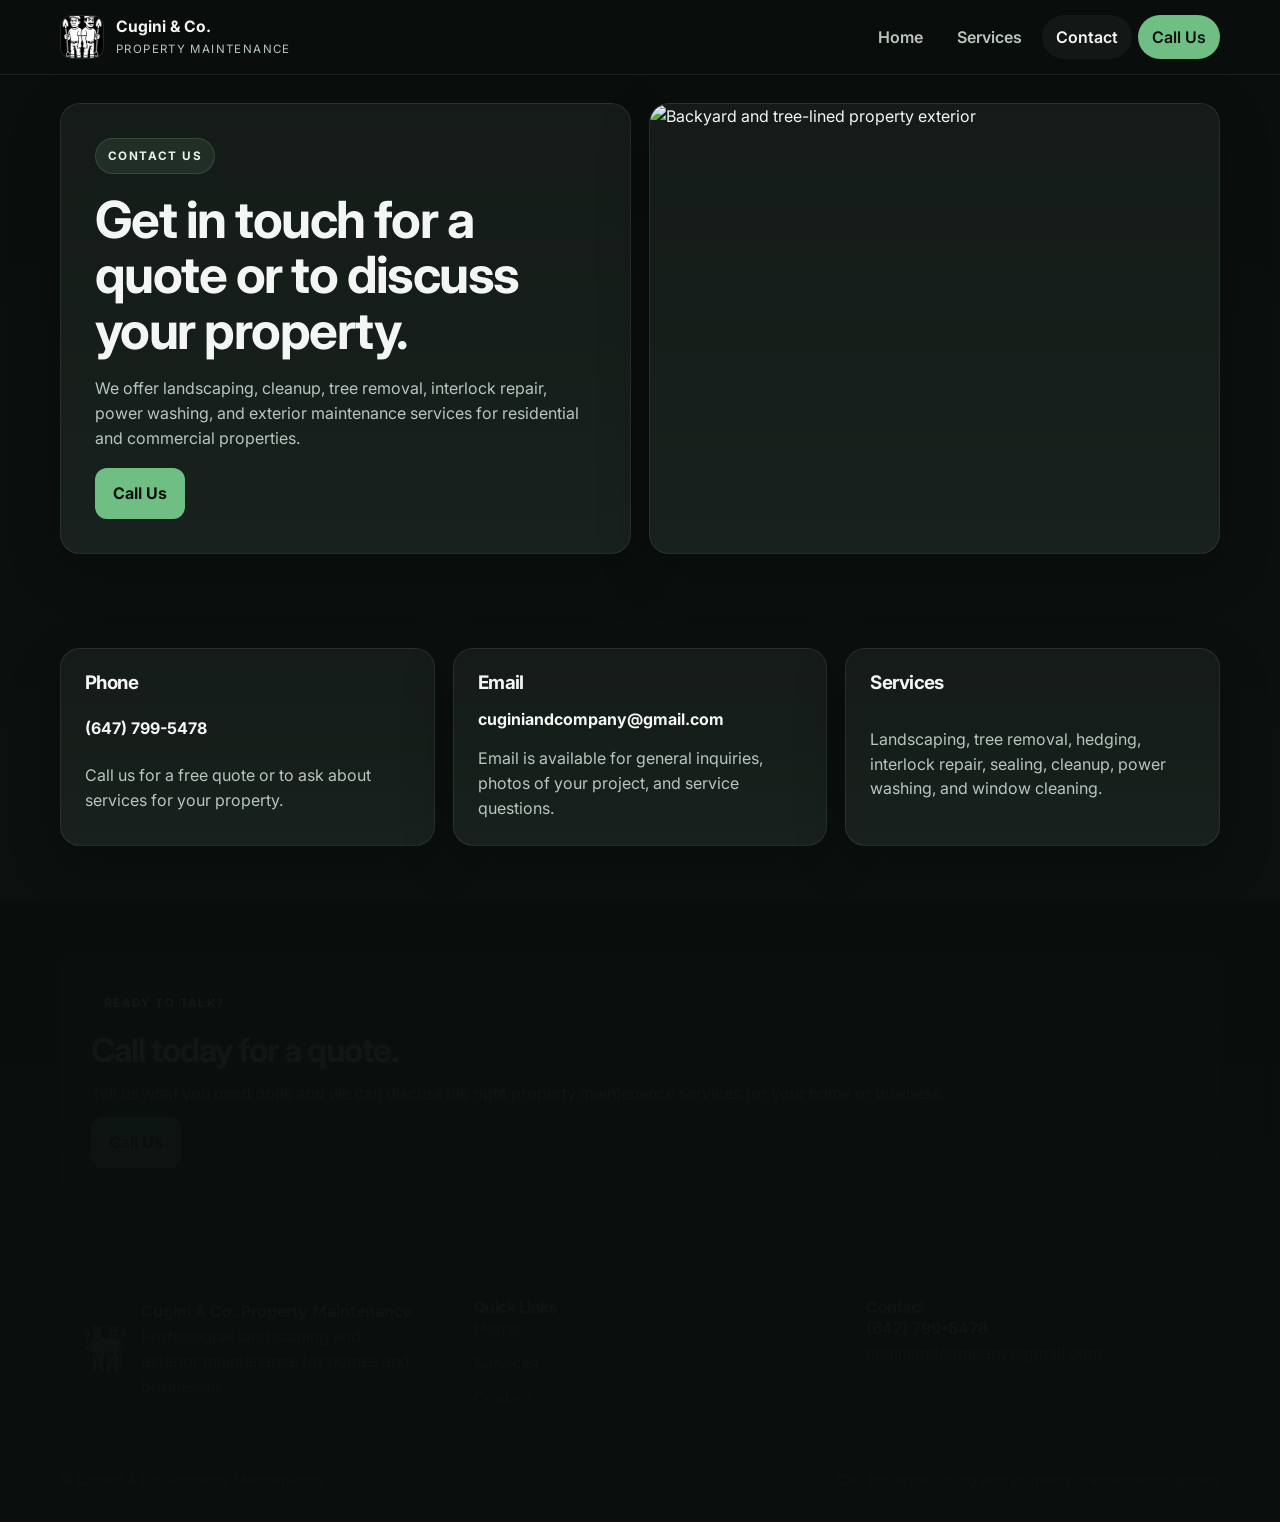
==== contact/index.html @ f64d1049 "Add files via upload" ====
<!DOCTYPE html>
<html lang="en">
<head>
  <meta charset="UTF-8">
  <meta name="viewport" content="width=device-width, initial-scale=1.0">
  <title>Cugini &amp; Co - Contact</title>
  <meta name="description" content="Contact Cugini &amp; Co. Property Maintenance for landscaping, tree removal, interlock repair, power washing, and seasonal property maintenance services.">
  <link rel="preconnect" href="https://fonts.googleapis.com">
  <link rel="preconnect" href="https://fonts.gstatic.com" crossorigin>
  <link href="https://fonts.googleapis.com/css2?family=Inter:wght@400;500;600;700;800&display=swap" rel="stylesheet">
  <link rel="stylesheet" href="../assets/styles.css">
</head>
<body>
  <div class="page-transition" aria-hidden="true"></div>
  <header class="site-header">
    <div class="container nav-wrap">
      <a class="brand" href="../">
        <span class="brand-mark"><img src="../assets/logo.jpg" alt="Cugini &amp; Co. logo"></span>
        <span class="brand-text"><strong>Cugini &amp; Co.</strong><span>Property Maintenance</span></span>
      </a>
      <button class="nav-toggle" aria-label="Open navigation"><span></span></button>
      <nav class="nav-links">
        <a href="../">Home</a>
        <a href="../services/">Services</a>
        <a class="active" href="../contact/">Contact</a>
        <a class="nav-cta" href="tel:16477995478">Call Us</a>
      </nav>
    </div>
  </header>

  <main>
    <section class="hero">
      <div class="container split-grid">
        <div class="hero-copy panel reveal">
          <span class="eyebrow">Contact Us</span>
          <h1 class="page-title">Get in touch for a quote or to discuss your property.</h1>
          <p class="lead">We offer landscaping, cleanup, tree removal, interlock repair, power washing, and exterior maintenance services for residential and commercial properties.</p>
          <div class="btn-row"><a class="btn btn-primary" href="tel:16477995478">Call Us</a></div>
        </div>
        <div class="hero-image panel reveal">
          <img src="https://plus.unsplash.com/premium_photo-1736194027680-bb88156ee144?q=80&w=1170&auto=format&fit=crop&ixlib=rb-4.1.0&ixid=M3wxMjA3fDB8MHxwaG90by1wYWdlfHx8fGVufDB8fHx8fA%3D%3D" alt="Backyard and tree-lined property exterior">
        </div>
      </div>
    </section>

    <section>
      <div class="container contact-grid">
        <div class="contact-box card reveal">
          <h3>Phone</h3>
          <p class="contact-line"><a href="tel:16477995478">(647) 799-5478</a></p>
          <p>Call us for a free quote or to ask about services for your property.</p>
        </div>
        <div class="contact-box card reveal">
          <h3>Email</h3>
          <p class="contact-line"><a href="mailto:cuginiandcompany@gmail.com">cuginiandcompany@gmail.com</a></p>
          <p>Email is available for general inquiries, photos of your project, and service questions.</p>
        </div>
        <div class="contact-box card reveal">
          <h3>Services</h3>
          <p>Landscaping, tree removal, hedging, interlock repair, sealing, cleanup, power washing, and window cleaning.</p>
        </div>
      </div>
    </section>

    <section>
      <div class="container quote-band cta-band reveal">
        <span class="eyebrow">Ready to talk?</span>
        <h2 class="section-title">Call today for a quote.</h2>
        <p>Tell us what you need done and we can discuss the right property maintenance services for your home or business.</p>
        <div class="btn-row"><a class="btn btn-primary" href="tel:16477995478">Call Us</a></div>
      </div>
    </section>
  </main>

  <footer class="site-footer">
    <div class="container footer-grid">
      <div class="footer-box footer-card">
        <div class="footer-brand">
          <span class="brand-mark"><img src="../assets/logo.jpg" alt="Cugini &amp; Co. logo"></span>
          <div><strong>Cugini &amp; Co. Property Maintenance</strong><p>Professional landscaping and exterior maintenance for homes and businesses.</p></div>
        </div>
      </div>
      <div class="footer-box footer-card">
        <h4>Quick Links</h4>
        <div class="footer-links"><a href="../">Home</a><a href="../services/">Services</a><a href="../contact/">Contact</a></div>
      </div>
      <div class="footer-box footer-card">
        <h4>Contact</h4>
        <p class="contact-line"><a href="tel:16477995478">(647) 799-5478</a></p>
        <p><a href="mailto:cuginiandcompany@gmail.com">cuginiandcompany@gmail.com</a></p>
      </div>
    </div>
    <div class="container footer-bottom">
      <span>© Cugini &amp; Co. Property Maintenance</span>
      <span>Call for landscaping and property maintenance quotes</span>
    </div>
  </footer>

  <script src="../assets/script.js"></script>
</body>
</html>
---- assets/styles.css ----
:root {
  --bg: #0b0f0d;
  --bg-2: #121816;
  --panel: #141b18;
  --panel-2: #18211d;
  --line: rgba(255,255,255,0.08);
  --line-2: rgba(140, 196, 156, 0.18);
  --text: #f3f6f4;
  --muted: #b8c6bd;
  --green: #8fd19e;
  --green-strong: #6fbe84;
  --accent: #203228;
  --shadow: 0 18px 50px rgba(0,0,0,0.28);
  --radius: 20px;
  --radius-sm: 14px;
  --max: 1160px;
}
* { box-sizing: border-box; }
html { scroll-behavior: smooth; }
body {
  margin: 0;
  font-family: Inter, ui-sans-serif, system-ui, -apple-system, BlinkMacSystemFont, "Segoe UI", sans-serif;
  color: var(--text);
  background: linear-gradient(180deg, #0a0f0d 0%, #0d1310 100%);
  line-height: 1.55;
  overflow-x: hidden;
}
a { color: inherit; text-decoration: none; }
img { max-width: 100%; display: block; }
p { margin: 0; color: var(--muted); }
h1,h2,h3,h4 { margin: 0; line-height: 1.08; letter-spacing: -0.03em; }
.container { width: min(calc(100% - 32px), var(--max)); margin: 0 auto; }
.page-transition {
  position: fixed; inset: 0; z-index: 9999; pointer-events: none;
  background: linear-gradient(180deg, rgba(10,15,13,.96), rgba(10,15,13,1));
  transform: translateY(100%);
}
body.transition-ready .page-transition { transition: transform .42s ease; }
body.page-enter .page-transition { transform: translateY(0); }
body.page-enter-active .page-transition { transform: translateY(100%); }
body.page-leave .page-transition { transform: translateY(0); }

.site-header {
  position: sticky; top: 0; z-index: 1000;
  background: rgba(10,15,13,.82);
  backdrop-filter: blur(14px);
  border-bottom: 1px solid var(--line);
}
.nav-wrap {
  min-height: 74px; display: flex; align-items: center; justify-content: space-between; gap: 18px;
}
.brand { display: flex; align-items: center; gap: 12px; min-width: 0; }
.brand-mark {
  width: 44px; height: 44px; border-radius: 12px; overflow: hidden; flex: 0 0 auto;
  border: 1px solid var(--line); background: #0f1512;
}
.brand-mark img { width: 100%; height: 100%; object-fit: cover; }
.brand-text { display: grid; gap: 1px; }
.brand-text strong { font-size: .98rem; }
.brand-text span { font-size: .72rem; color: var(--muted); text-transform: uppercase; letter-spacing: .12em; }
.nav-links { display: flex; align-items: center; gap: 6px; }
.nav-links a {
  padding: 10px 14px; border-radius: 999px; color: var(--muted); font-weight: 600; transition: .22s ease;
}
.nav-links a:hover, .nav-links a.active { background: rgba(255,255,255,.04); color: var(--text); }
.nav-links .nav-cta { background: var(--green-strong); color: #0a100d; }
.nav-links .nav-cta:hover { background: var(--green); }
.nav-toggle {
  display: none; width: 46px; height: 46px; border-radius: 12px; border: 1px solid var(--line);
  background: rgba(255,255,255,.03); position: relative; cursor: pointer;
}
.nav-toggle span, .nav-toggle::before, .nav-toggle::after {
  content: ""; position: absolute; left: 12px; right: 12px; height: 2px; background: var(--text); border-radius: 999px; transition: .22s ease;
}
.nav-toggle span { top: 22px; }
.nav-toggle::before { top: 15px; }
.nav-toggle::after { top: 29px; }
.nav-toggle.open span { opacity: 0; }
.nav-toggle.open::before { transform: translateY(7px) rotate(45deg); }
.nav-toggle.open::after { transform: translateY(-7px) rotate(-45deg); }

section { padding: 54px 0; }
.hero { padding: 28px 0 40px; }
.hero-grid, .split-grid, .services-grid, .stats-grid, .contact-grid, .footer-grid, .gallery-grid {
  display: grid; gap: 18px;
}
.hero-grid { grid-template-columns: 1.04fr .96fr; align-items: stretch; }
.split-grid { grid-template-columns: 1fr 1fr; }
.services-grid { grid-template-columns: repeat(3, minmax(0,1fr)); }
.stats-grid { grid-template-columns: repeat(3, minmax(0,1fr)); }
.gallery-grid { grid-template-columns: 1.15fr .85fr; }
.contact-grid, .footer-grid { grid-template-columns: repeat(3, minmax(0,1fr)); }

.panel, .card, .service-card, .image-card, .cta-band, .footer-card {
  background: linear-gradient(180deg, var(--panel) 0%, var(--panel-2) 100%);
  border: 1px solid var(--line); border-radius: var(--radius); box-shadow: var(--shadow);
}
.hero-copy { padding: 34px; display: grid; gap: 18px; }
.hero-image { min-height: 430px; overflow: hidden; position: relative; }
.hero-image img { width: 100%; height: 100%; object-fit: cover; }
.hero-badge {
  position: absolute; left: 18px; right: 18px; bottom: 18px;
  padding: 16px 18px; border-radius: 16px; background: rgba(14,20,17,.88); border: 1px solid rgba(255,255,255,.08);
}
.eyebrow {
  display: inline-block; width: fit-content; padding: 8px 12px; border-radius: 999px;
  background: rgba(143,209,158,.10); border: 1px solid var(--line-2);
  font-size: .73rem; font-weight: 700; color: #e6f4ea; text-transform: uppercase; letter-spacing: .12em;
}
.hero-title { font-size: clamp(2.2rem, 4.6vw, 4.1rem); max-width: 10ch; }
.page-title { font-size: clamp(2rem, 4vw, 3.5rem); }
.section-title { font-size: clamp(1.6rem, 2.6vw, 2.4rem); }
.lead { font-size: 1rem; max-width: 58ch; }
.btn-row { display: flex; flex-wrap: wrap; gap: 12px; }
.btn {
  display: inline-flex; align-items: center; justify-content: center; gap: 8px;
  padding: 13px 18px; border-radius: 12px; font-weight: 700; transition: .22s ease;
}
.btn-primary { background: var(--green-strong); color: #08100c; }
.btn-primary:hover { background: var(--green); transform: translateY(-1px); }
.btn-secondary { border: 1px solid var(--line-2); color: var(--text); background: rgba(255,255,255,.03); }
.btn-secondary:hover { background: rgba(255,255,255,.06); }

.stat-card, .info-card, .mini-card { padding: 18px; }
.stat-card strong, .mini-card strong, .info-card h3 { display: block; margin-bottom: 6px; font-size: 1rem; }
.story-copy { padding: 28px; display: grid; gap: 16px; }
.story-image, .image-card { overflow: hidden; min-height: 300px; }
.story-image img, .image-card img { width: 100%; height: 100%; object-fit: cover; }
.section-head { display: grid; gap: 12px; max-width: 740px; margin-bottom: 22px; }
.service-card { overflow: hidden; }
.service-card img { width: 100%; height: 185px; object-fit: cover; }
.service-content { padding: 18px; display: grid; gap: 10px; }
.service-list { display: grid; gap: 14px; }
.service-item { padding: 22px; }
.service-item h3 { margin-bottom: 8px; font-size: 1.2rem; }
.bullets { display: grid; gap: 10px; }
.bullets li { color: var(--muted); }
.compact-grid { display: grid; gap: 14px; grid-template-columns: repeat(2, minmax(0,1fr)); }
.quote-band { padding: 30px; display: grid; gap: 12px; }
.footer-grid { align-items: start; }
.site-footer { padding: 24px 0 30px; border-top: 1px solid var(--line); background: #0a0f0d; }
.footer-box { padding: 20px; }
.footer-brand { display: flex; gap: 12px; align-items: center; }
.footer-brand .brand-mark { width: 48px; height: 48px; }
.footer-links { display: grid; gap: 10px; }
.footer-links a { color: var(--muted); }
.footer-links a:hover { color: var(--text); }
.footer-bottom { display: flex; justify-content: space-between; gap: 12px; margin-top: 18px; padding-top: 18px; border-top: 1px solid var(--line); color: var(--muted); font-size: .92rem; }
.reveal { opacity: 0; transform: translateY(18px); transition: opacity .6s ease, transform .6s ease; }
.reveal.in-view { opacity: 1; transform: none; }
.small-note { font-size: .94rem; }
.contact-box { padding: 24px; display: grid; gap: 14px; }
.contact-line { color: var(--text); font-weight: 700; }
.gallery-stack { display: grid; gap: 18px; }
.hero-copy.panel, .story-copy.panel, .service-item.card, .stat-card.card, .info-card.card, .quote-band.cta-band, .contact-box.card, .footer-box.footer-card { box-shadow: var(--shadow); }

@media (max-width: 980px) {
  .hero-grid, .split-grid, .gallery-grid, .contact-grid, .footer-grid, .services-grid, .stats-grid, .compact-grid { grid-template-columns: 1fr; }
  .hero-image { min-height: 320px; }
  .service-card img { height: 200px; }
  .nav-toggle { display: block; }
  .nav-links {
    position: absolute; top: calc(100% + 10px); left: 16px; right: 16px; display: none; flex-direction: column; align-items: stretch;
    padding: 12px; border: 1px solid var(--line); background: rgba(10,15,13,.98); border-radius: 16px; box-shadow: var(--shadow);
  }
  .nav-links.show { display: flex; }
  .nav-links a { padding: 12px 14px; }
}
@media (max-width: 720px) {
  section { padding: 42px 0; }
  .hero-copy, .story-copy, .quote-band, .contact-box { padding: 22px; }
  .hero-title { max-width: none; }
  .footer-bottom { flex-direction: column; }
  .container { width: min(calc(100% - 24px), var(--max)); }
}
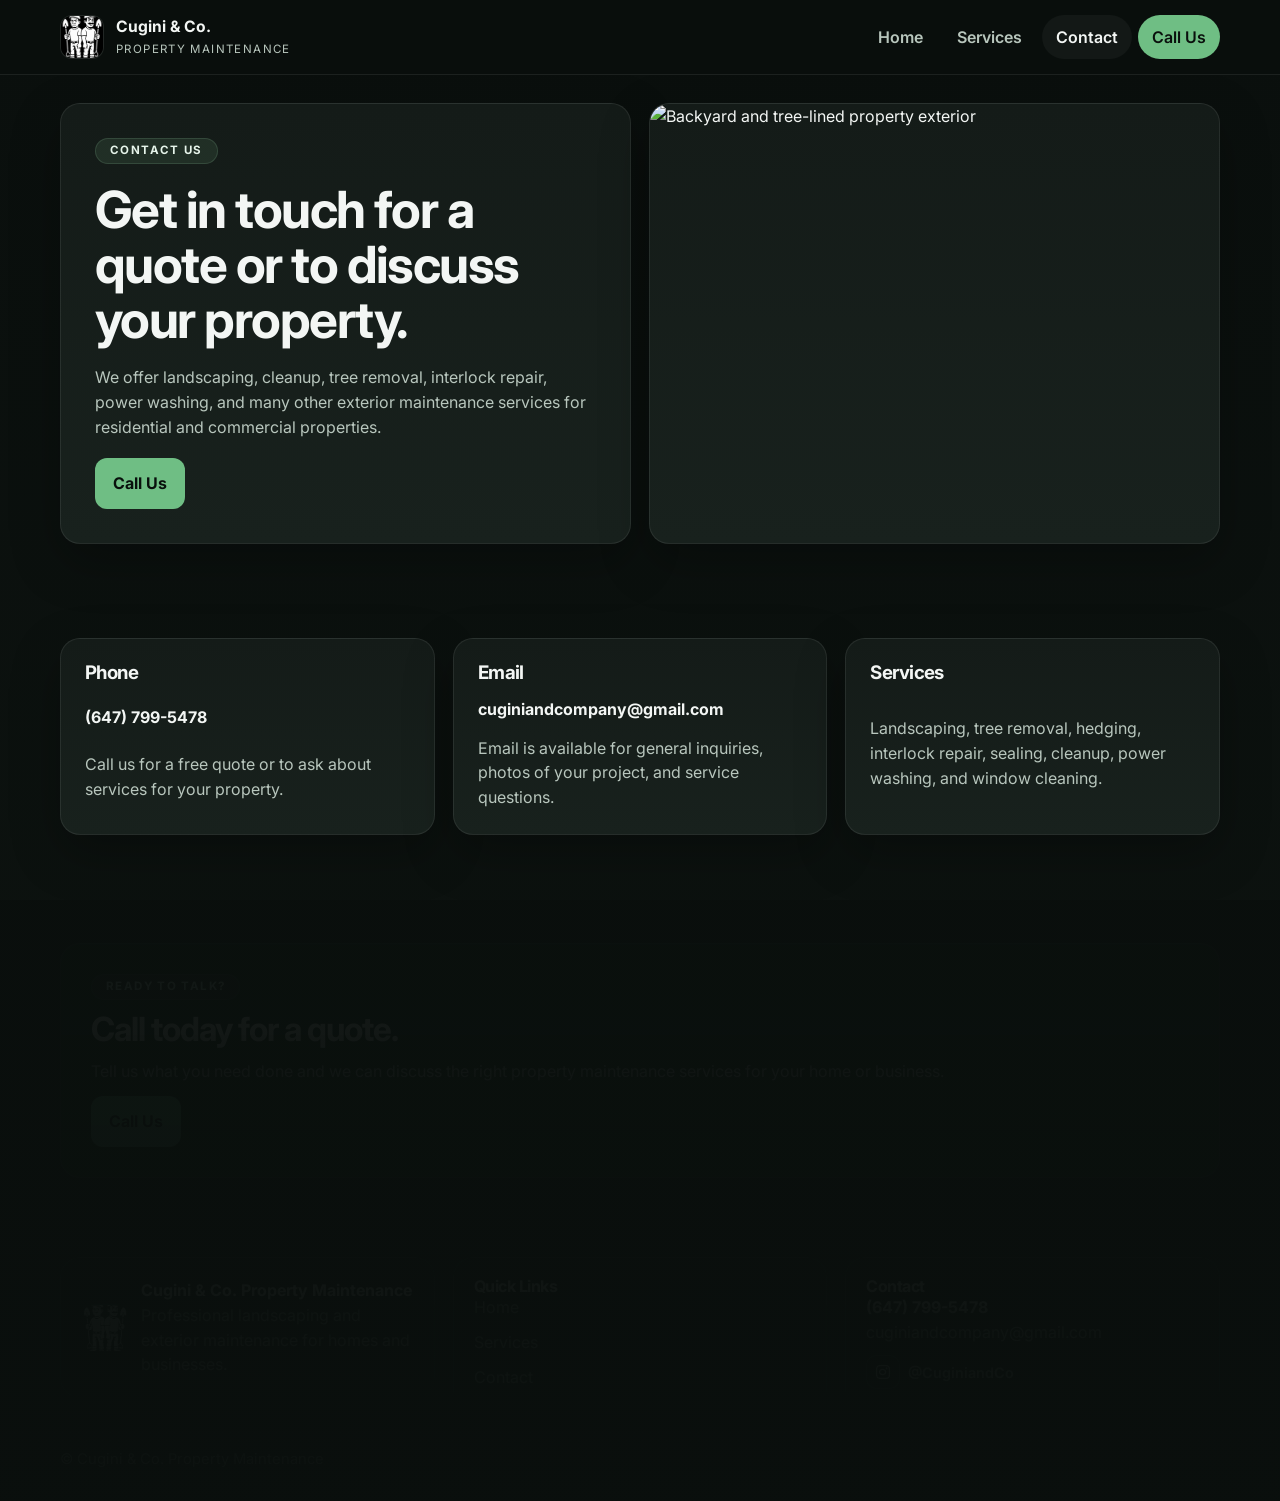
==== commit 71a2f818: "Add files via upload" ====
--- a/contact/index.html
+++ b/contact/index.html
@@ -9,6 +9,8 @@
   <link rel="preconnect" href="https://fonts.gstatic.com" crossorigin>
   <link href="https://fonts.googleapis.com/css2?family=Inter:wght@400;500;600;700;800&display=swap" rel="stylesheet">
   <link rel="stylesheet" href="../assets/styles.css">
+  <link rel="icon" type="image/x-icon" href="assets/favicon.ico">
+  <link rel="stylesheet" href="https://cdnjs.cloudflare.com/ajax/libs/font-awesome/6.5.0/css/all.min.css">
 </head>
 <body>
   <div class="page-transition" aria-hidden="true"></div>
@@ -34,7 +36,7 @@
         <div class="hero-copy panel reveal">
           <span class="eyebrow">Contact Us</span>
           <h1 class="page-title">Get in touch for a quote or to discuss your property.</h1>
-          <p class="lead">We offer landscaping, cleanup, tree removal, interlock repair, power washing, and exterior maintenance services for residential and commercial properties.</p>
+          <p class="lead">We offer landscaping, cleanup, tree removal, interlock repair, power washing, and many other exterior maintenance services for residential and commercial properties.</p>
           <div class="btn-row"><a class="btn btn-primary" href="tel:16477995478">Call Us</a></div>
         </div>
         <div class="hero-image panel reveal">
@@ -72,29 +74,58 @@
     </section>
   </main>
 
-  <footer class="site-footer">
-    <div class="container footer-grid">
-      <div class="footer-box footer-card">
-        <div class="footer-brand">
-          <span class="brand-mark"><img src="../assets/logo.jpg" alt="Cugini &amp; Co. logo"></span>
-          <div><strong>Cugini &amp; Co. Property Maintenance</strong><p>Professional landscaping and exterior maintenance for homes and businesses.</p></div>
+<footer class="site-footer">
+  <div class="container footer-grid">
+
+    <div class="footer-box footer-card">
+      <div class="footer-brand">
+        <span class="brand-mark">
+          <img src="../assets/logo.jpg" alt="Cugini &amp; Co. logo">
+        </span>
+        <div>
+          <strong>Cugini &amp; Co. Property Maintenance</strong>
+          <p>Professional landscaping and exterior maintenance for homes and businesses.</p>
         </div>
       </div>
-      <div class="footer-box footer-card">
-        <h4>Quick Links</h4>
-        <div class="footer-links"><a href="../">Home</a><a href="../services/">Services</a><a href="../contact/">Contact</a></div>
-      </div>
-      <div class="footer-box footer-card">
-        <h4>Contact</h4>
-        <p class="contact-line"><a href="tel:16477995478">(647) 799-5478</a></p>
-        <p><a href="mailto:cuginiandcompany@gmail.com">cuginiandcompany@gmail.com</a></p>
+    </div>
+
+    <div class="footer-box footer-card">
+      <h4>Quick Links</h4>
+      <div class="footer-links">
+        <a href="./">Home</a>
+        <a href="services/">Services</a>
+        <a href="contact/">Contact</a>
       </div>
     </div>
-    <div class="container footer-bottom">
-      <span>© Cugini &amp; Co. Property Maintenance</span>
-      <span>Call for landscaping and property maintenance quotes</span>
+
+    <div class="footer-box footer-card">
+      <h4>Contact</h4>
+
+      <p class="contact-line">
+        <a href="tel:16477995478">(647) 799-5478</a>
+      </p>
+
+      <p>
+        <a href="mailto:cuginiandcompany@gmail.com">cuginiandcompany@gmail.com</a>
+      </p>
+
+      <div class="footer-social">
+        <a href="https://instagram.com/cuginiandco" target="_blank" class="instagram-link">
+          <span class="social-icon">
+            <i class="fab fa-instagram"></i>
+          </span>
+          <span class="social-handle">@CuginiandCo</span>
+        </a>
+      </div>
+
     </div>
-  </footer>
+
+  </div>
+
+  <div class="container footer-bottom">
+    <span>© Cugini &amp; Co. Property Maintenance</span>
+  </div>
+</footer>
 
   <script src="../assets/script.js"></script>
 </body>
--- a/assets/styles.css
+++ b/assets/styles.css
@@ -103,9 +103,21 @@
   padding: 16px 18px; border-radius: 16px; background: rgba(14,20,17,.88); border: 1px solid rgba(255,255,255,.08);
 }
 .eyebrow {
-  display: inline-block; width: fit-content; padding: 8px 12px; border-radius: 999px;
-  background: rgba(143,209,158,.10); border: 1px solid var(--line-2);
-  font-size: .73rem; font-weight: 700; color: #e6f4ea; text-transform: uppercase; letter-spacing: .12em;
+  display: inline-flex;
+  align-items: center;
+  width: auto;
+  max-width: max-content;
+  padding: 6px 14px;
+  border-radius: 999px;
+  background: rgba(143,209,158,.10);
+  border: 1px solid var(--line-2);
+  font-size: .72rem;
+  font-weight: 700;
+  color: #e6f4ea;
+  text-transform: uppercase;
+  letter-spacing: .12em;
+  line-height: 1;
+}
 }
 .hero-title { font-size: clamp(2.2rem, 4.6vw, 4.1rem); max-width: 10ch; }
 .page-title { font-size: clamp(2rem, 4vw, 3.5rem); }
@@ -173,3 +185,42 @@
   .footer-bottom { flex-direction: column; }
   .container { width: min(calc(100% - 24px), var(--max)); }
 }
+.footer-social{
+  margin-top:10px;
+  display:flex;
+  align-items:center;
+  gap:8px;
+}
+
+.social-icon{
+  display:flex;
+  align-items:center;
+  justify-content:center;
+  width:34px;
+  height:34px;
+  border-radius:10px;
+  border:1px solid var(--line);
+  background:rgba(255,255,255,0.04);
+  font-size:16px;
+}
+
+.social-icon:hover{
+  background:var(--green);
+  color:#0b0f0d;
+}
+
+.social-handle{
+  font-size:0.9rem;
+  color:var(--muted);
+  font-weight:600;
+  line-height:1;
+  position:relative;
+  top:1px;
+}
+.instagram-link{
+  display:flex;
+  align-items:center;
+  gap:8px;
+  text-decoration:none;
+}
+
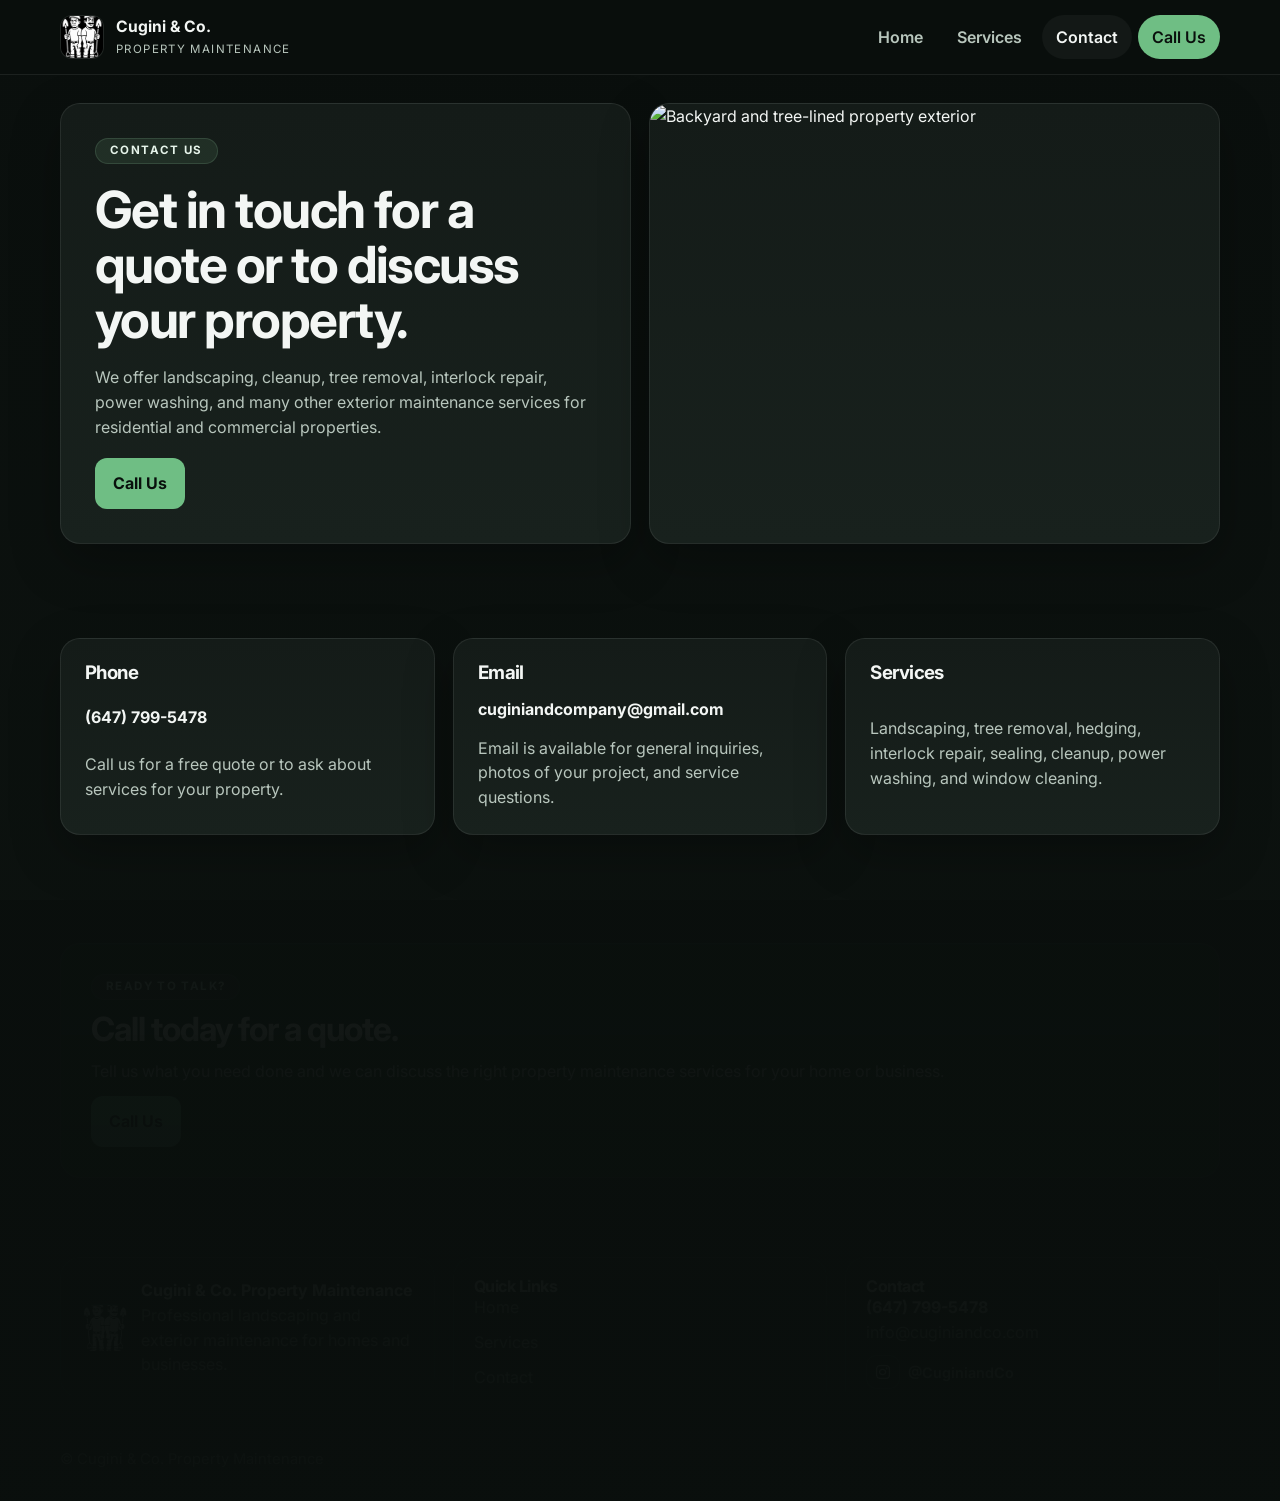
==== commit 3c6ef0d7: "Update index.html" ====
--- a/contact/index.html
+++ b/contact/index.html
@@ -106,7 +106,7 @@
       </p>
 
       <p>
-        <a href="mailto:cuginiandcompany@gmail.com">cuginiandcompany@gmail.com</a>
+        <a href="mailto:info@cuginiandco.com">info@cuginiandco.com</a>
       </p>
 
       <div class="footer-social">
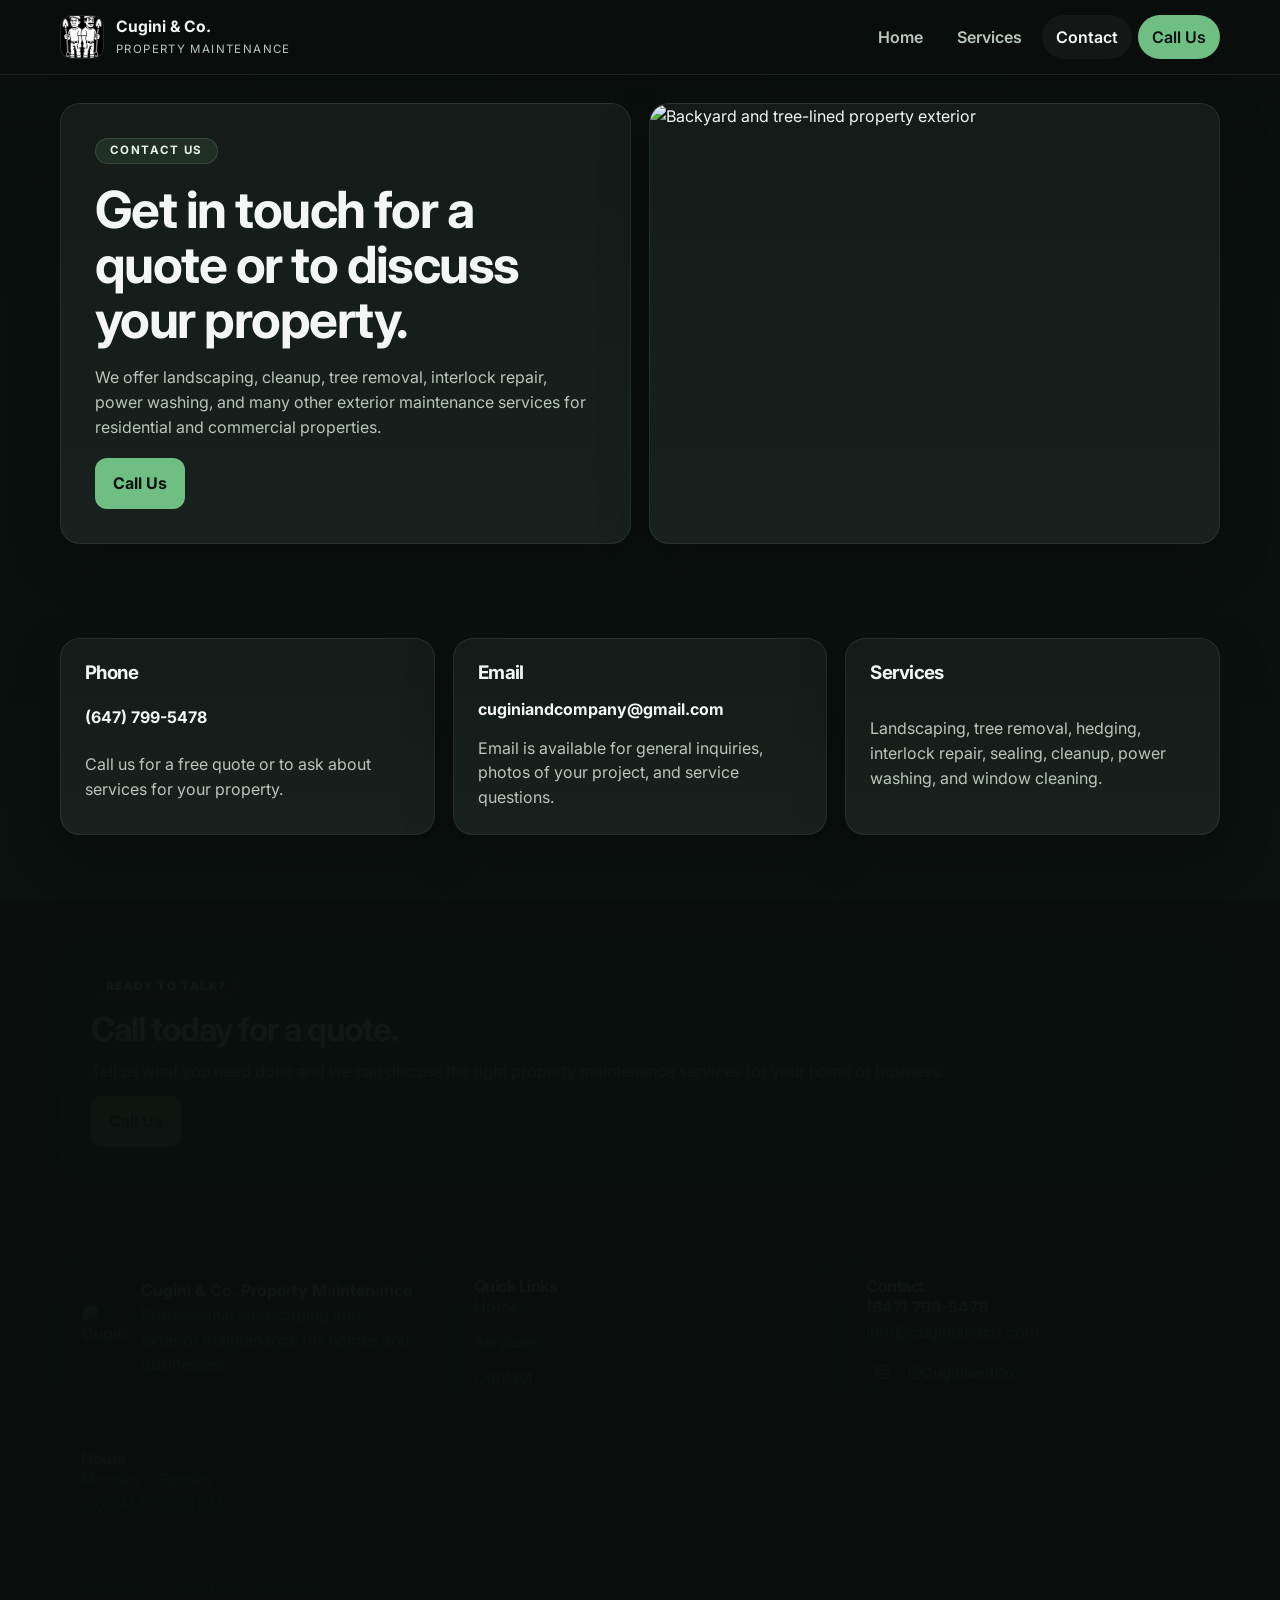
==== commit 983e2fff: "Update index.html" ====
--- a/contact/index.html
+++ b/contact/index.html
@@ -80,7 +80,7 @@
     <div class="footer-box footer-card">
       <div class="footer-brand">
         <span class="brand-mark">
-          <img src="../assets/logo.jpg" alt="Cugini &amp; Co. logo">
+          <img src="assets/logo.jpg" alt="Cugini &amp; Co. logo">
         </span>
         <div>
           <strong>Cugini &amp; Co. Property Maintenance</strong>
@@ -120,6 +120,12 @@
 
     </div>
 
+    <div class="footer-box footer-card">
+      <h4>Hours</h4>
+      <p>Monday – Sunday</p>
+      <p>8:00 AM – 6:00 PM</p>
+    </div>
+
   </div>
 
   <div class="container footer-bottom">
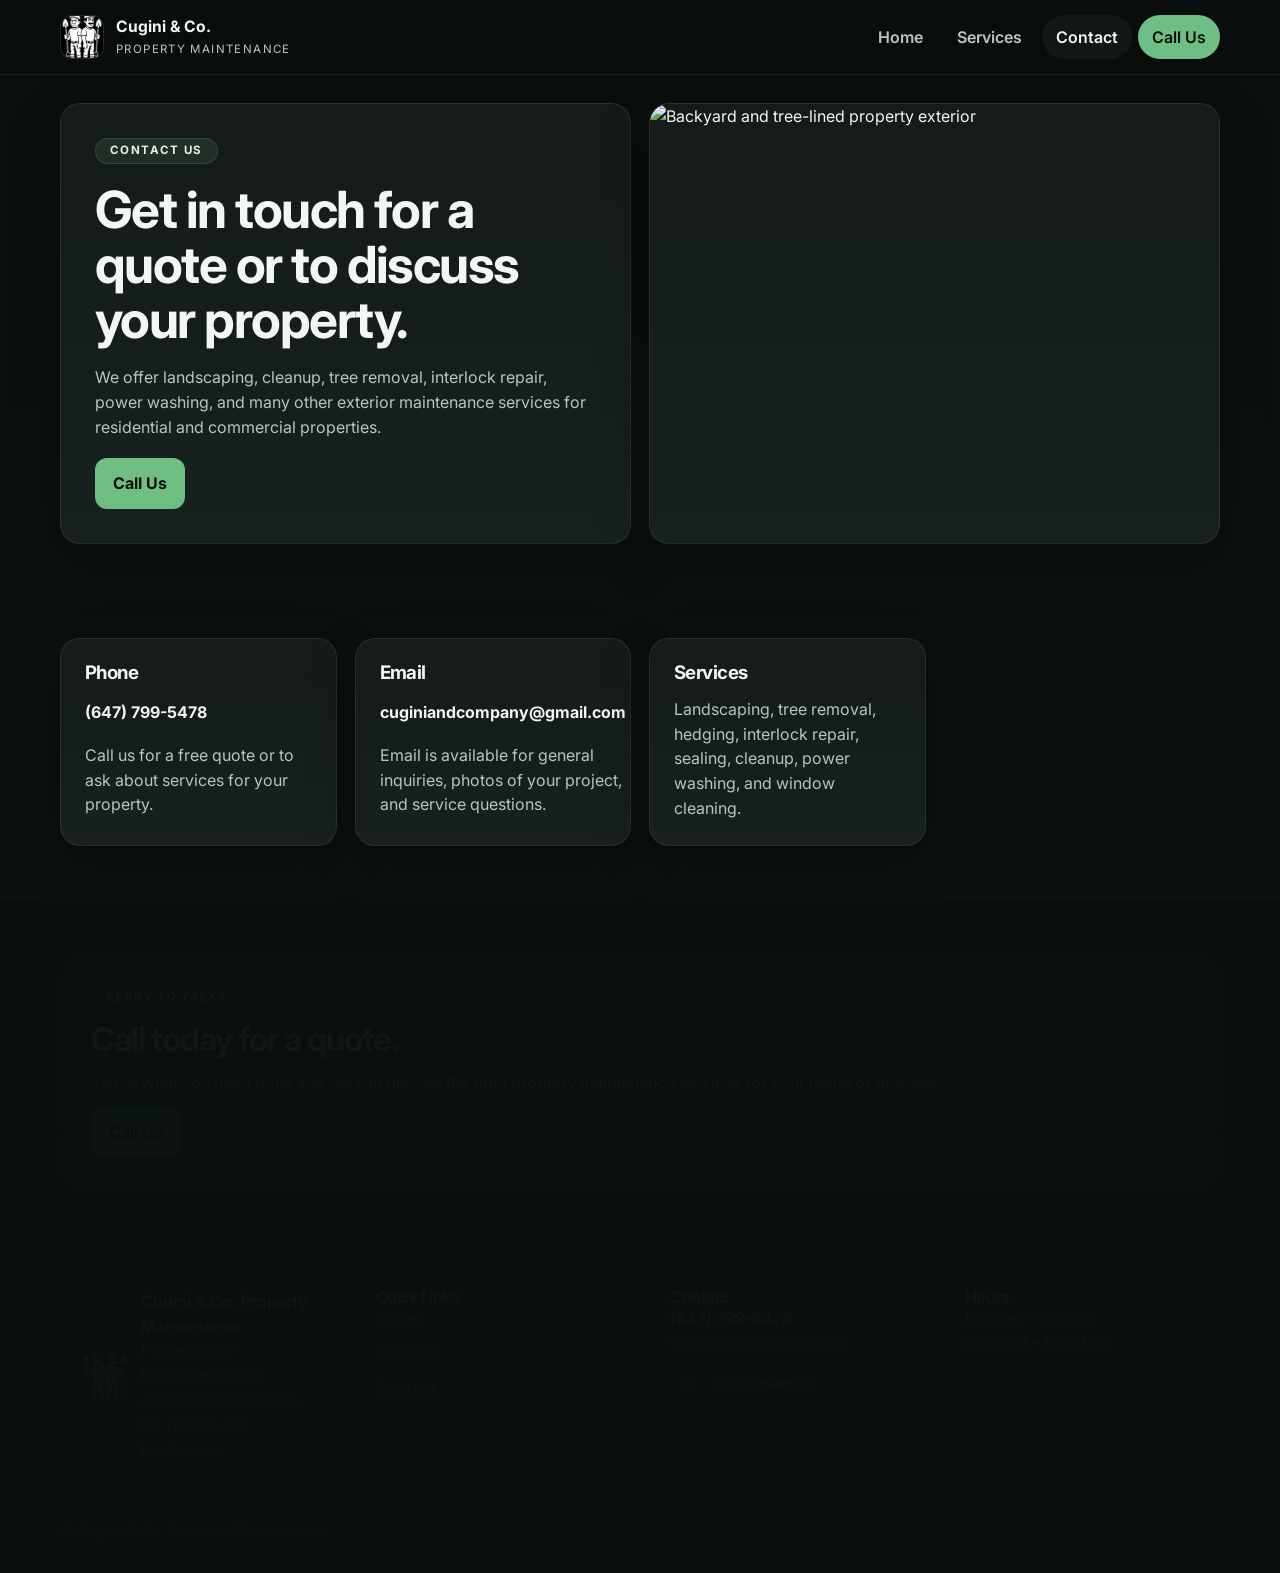
==== commit 722b76f5: "Update index.html" ====
--- a/contact/index.html
+++ b/contact/index.html
@@ -80,7 +80,7 @@
     <div class="footer-box footer-card">
       <div class="footer-brand">
         <span class="brand-mark">
-          <img src="assets/logo.jpg" alt="Cugini &amp; Co. logo">
+          <img src="../assets/logo.jpg" alt="Cugini &amp; Co. logo">
         </span>
         <div>
           <strong>Cugini &amp; Co. Property Maintenance</strong>
--- a/assets/styles.css
+++ b/assets/styles.css
@@ -89,7 +89,7 @@
 .services-grid { grid-template-columns: repeat(3, minmax(0,1fr)); }
 .stats-grid { grid-template-columns: repeat(3, minmax(0,1fr)); }
 .gallery-grid { grid-template-columns: 1.15fr .85fr; }
-.contact-grid, .footer-grid { grid-template-columns: repeat(3, minmax(0,1fr)); }
+.contact-grid, .footer-grid { grid-template-columns: repeat(4, minmax(0,1fr)); }
 
 .panel, .card, .service-card, .image-card, .cta-band, .footer-card {
   background: linear-gradient(180deg, var(--panel) 0%, var(--panel-2) 100%);
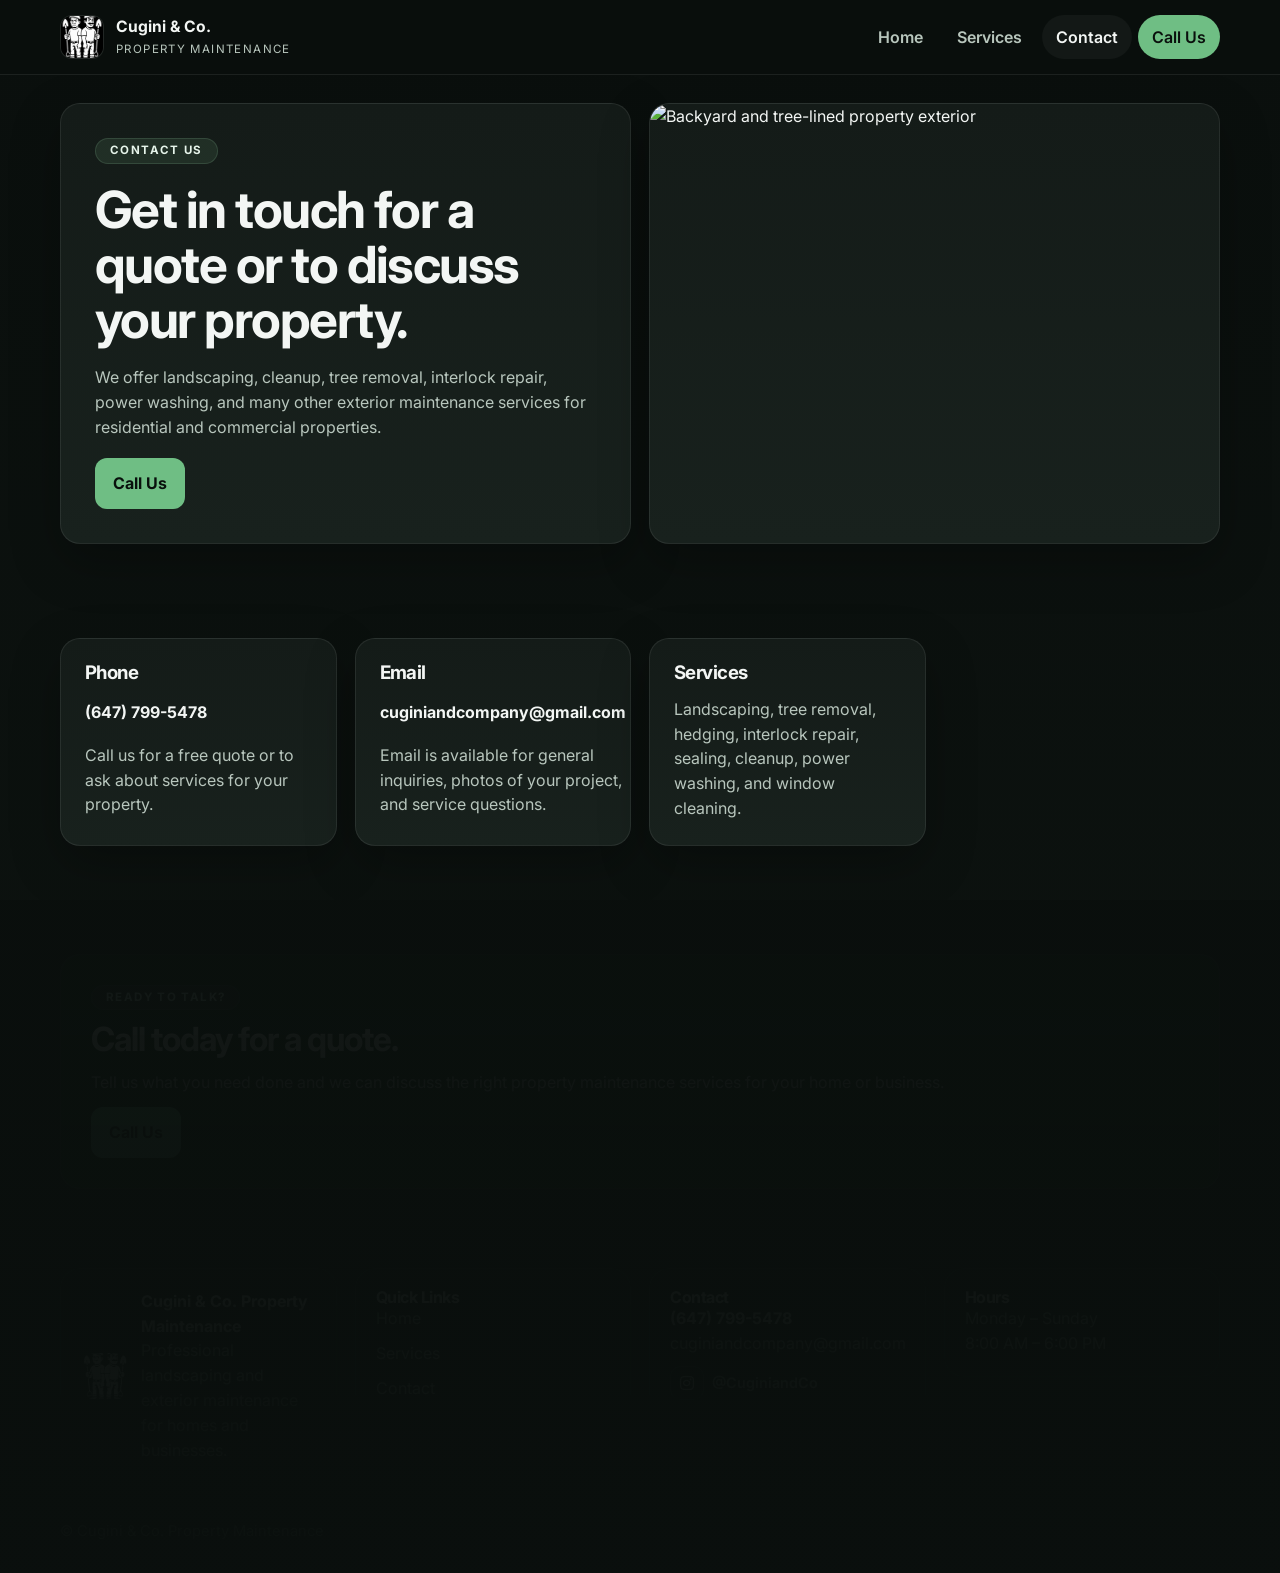
==== commit c03bf530: "Update index.html" ====
--- a/contact/index.html
+++ b/contact/index.html
@@ -9,7 +9,7 @@
   <link rel="preconnect" href="https://fonts.gstatic.com" crossorigin>
   <link href="https://fonts.googleapis.com/css2?family=Inter:wght@400;500;600;700;800&display=swap" rel="stylesheet">
   <link rel="stylesheet" href="../assets/styles.css">
-  <link rel="icon" type="image/x-icon" href="assets/favicon.ico">
+  <link rel="icon" type="image/x-icon" href="../assets/favicon.ico">
   <link rel="stylesheet" href="https://cdnjs.cloudflare.com/ajax/libs/font-awesome/6.5.0/css/all.min.css">
 </head>
 <body>
@@ -106,7 +106,7 @@
       </p>
 
       <p>
-        <a href="mailto:info@cuginiandco.com">info@cuginiandco.com</a>
+        <a href="mailto:cuginiandcompany@gmail.com">cuginiandcompany@gmail.com</a>
       </p>
 
       <div class="footer-social">
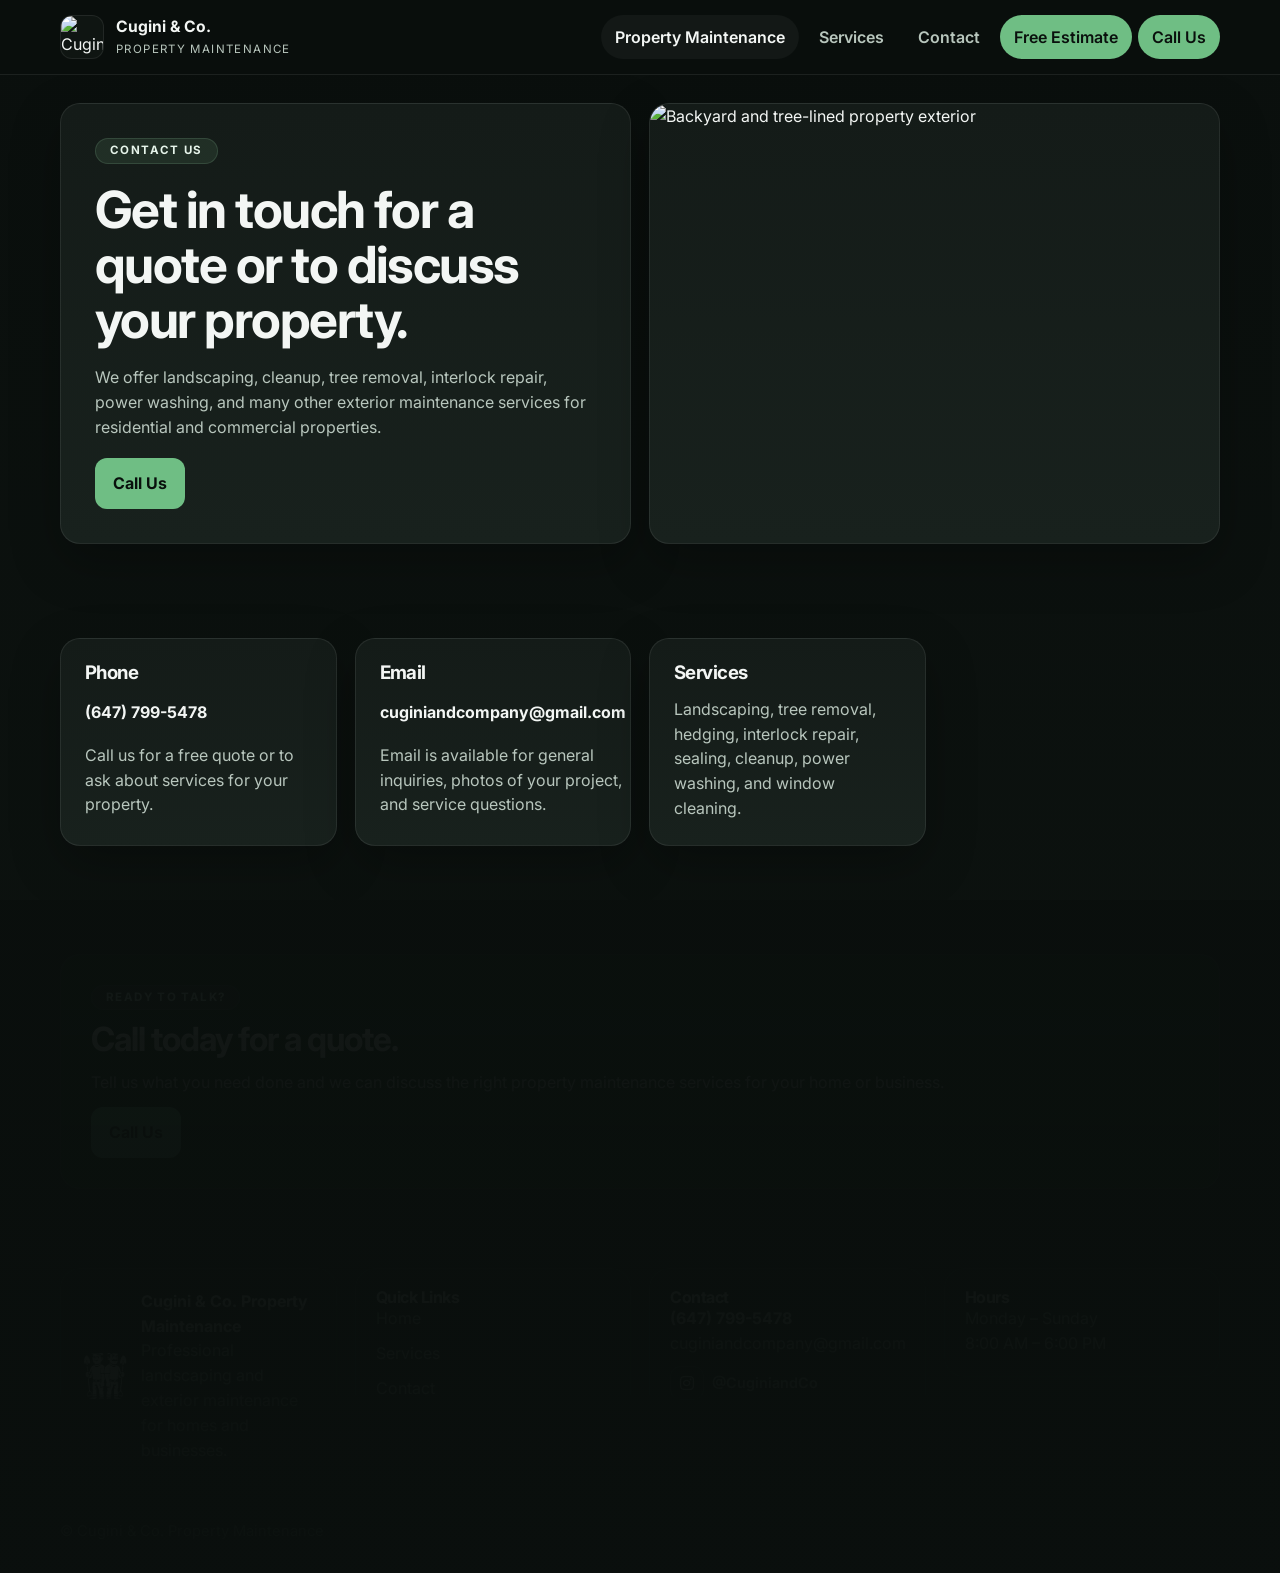
==== commit c8970565: "Add files via upload" ====
--- a/contact/index.html
+++ b/contact/index.html
@@ -16,17 +16,22 @@
   <div class="page-transition" aria-hidden="true"></div>
   <header class="site-header">
     <div class="container nav-wrap">
-      <a class="brand" href="../">
-        <span class="brand-mark"><img src="../assets/logo.jpg" alt="Cugini &amp; Co. logo"></span>
+      <a class="brand" href="./">
+        <span class="brand-mark"><img src="assets/logo.jpg" alt="Cugini &amp; Co. logo"></span>
         <span class="brand-text"><strong>Cugini &amp; Co.</strong><span>Property Maintenance</span></span>
       </a>
       <button class="nav-toggle" aria-label="Open navigation"><span></span></button>
-      <nav class="nav-links">
-        <a href="../">Home</a>
-        <a href="../services/">Services</a>
-        <a class="active" href="../contact/">Contact</a>
-        <a class="nav-cta" href="tel:16477995478">Call Us</a>
-      </nav>
+     <nav class="nav-links">
+  <a class="active" href="./">Property Maintenance</a>
+  <a href="services/">Services</a>
+  <a href="contact/">Contact</a>
+
+  <a class="nav-cta secondary" href="https://tally.so/r/xXyv7J" target="_blank">
+    Free Estimate
+  </a>
+
+  <a class="nav-cta" href="tel:16477995478">Call Us</a>
+</nav>
     </div>
   </header>
 
